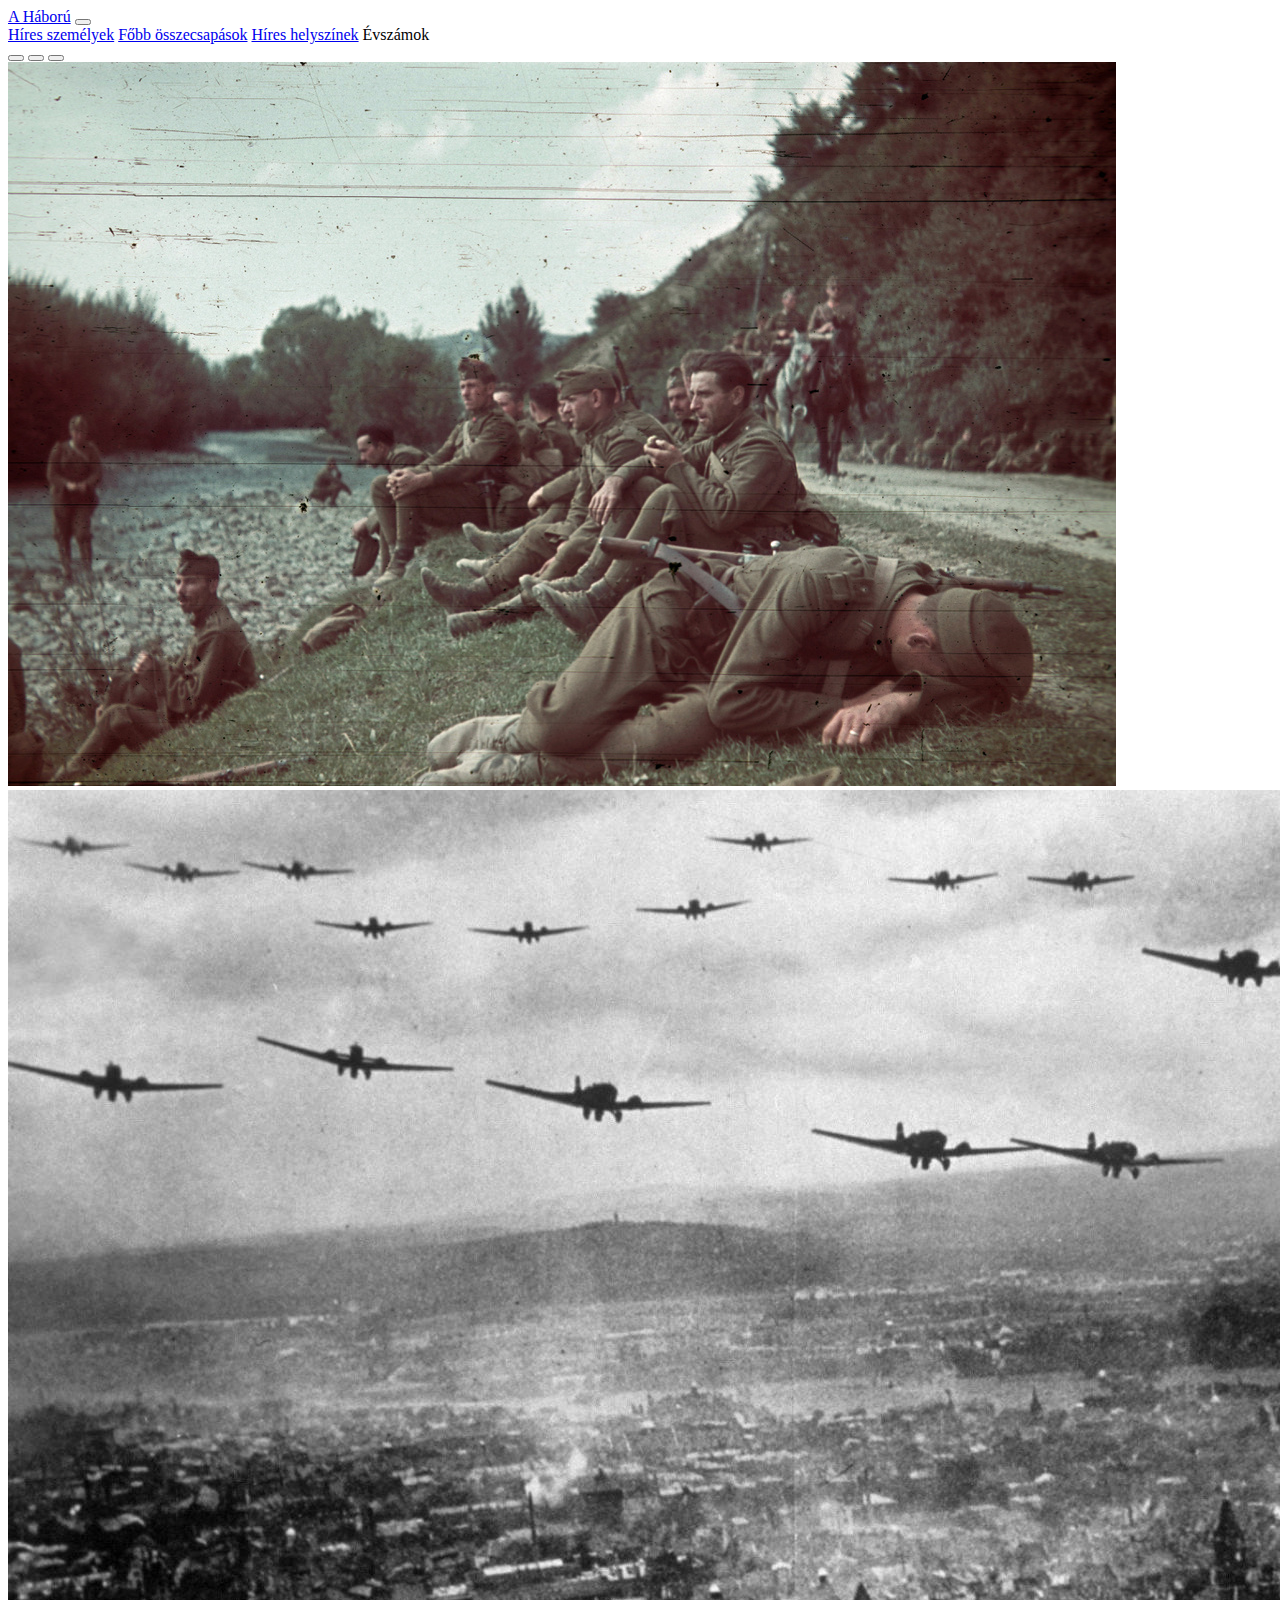
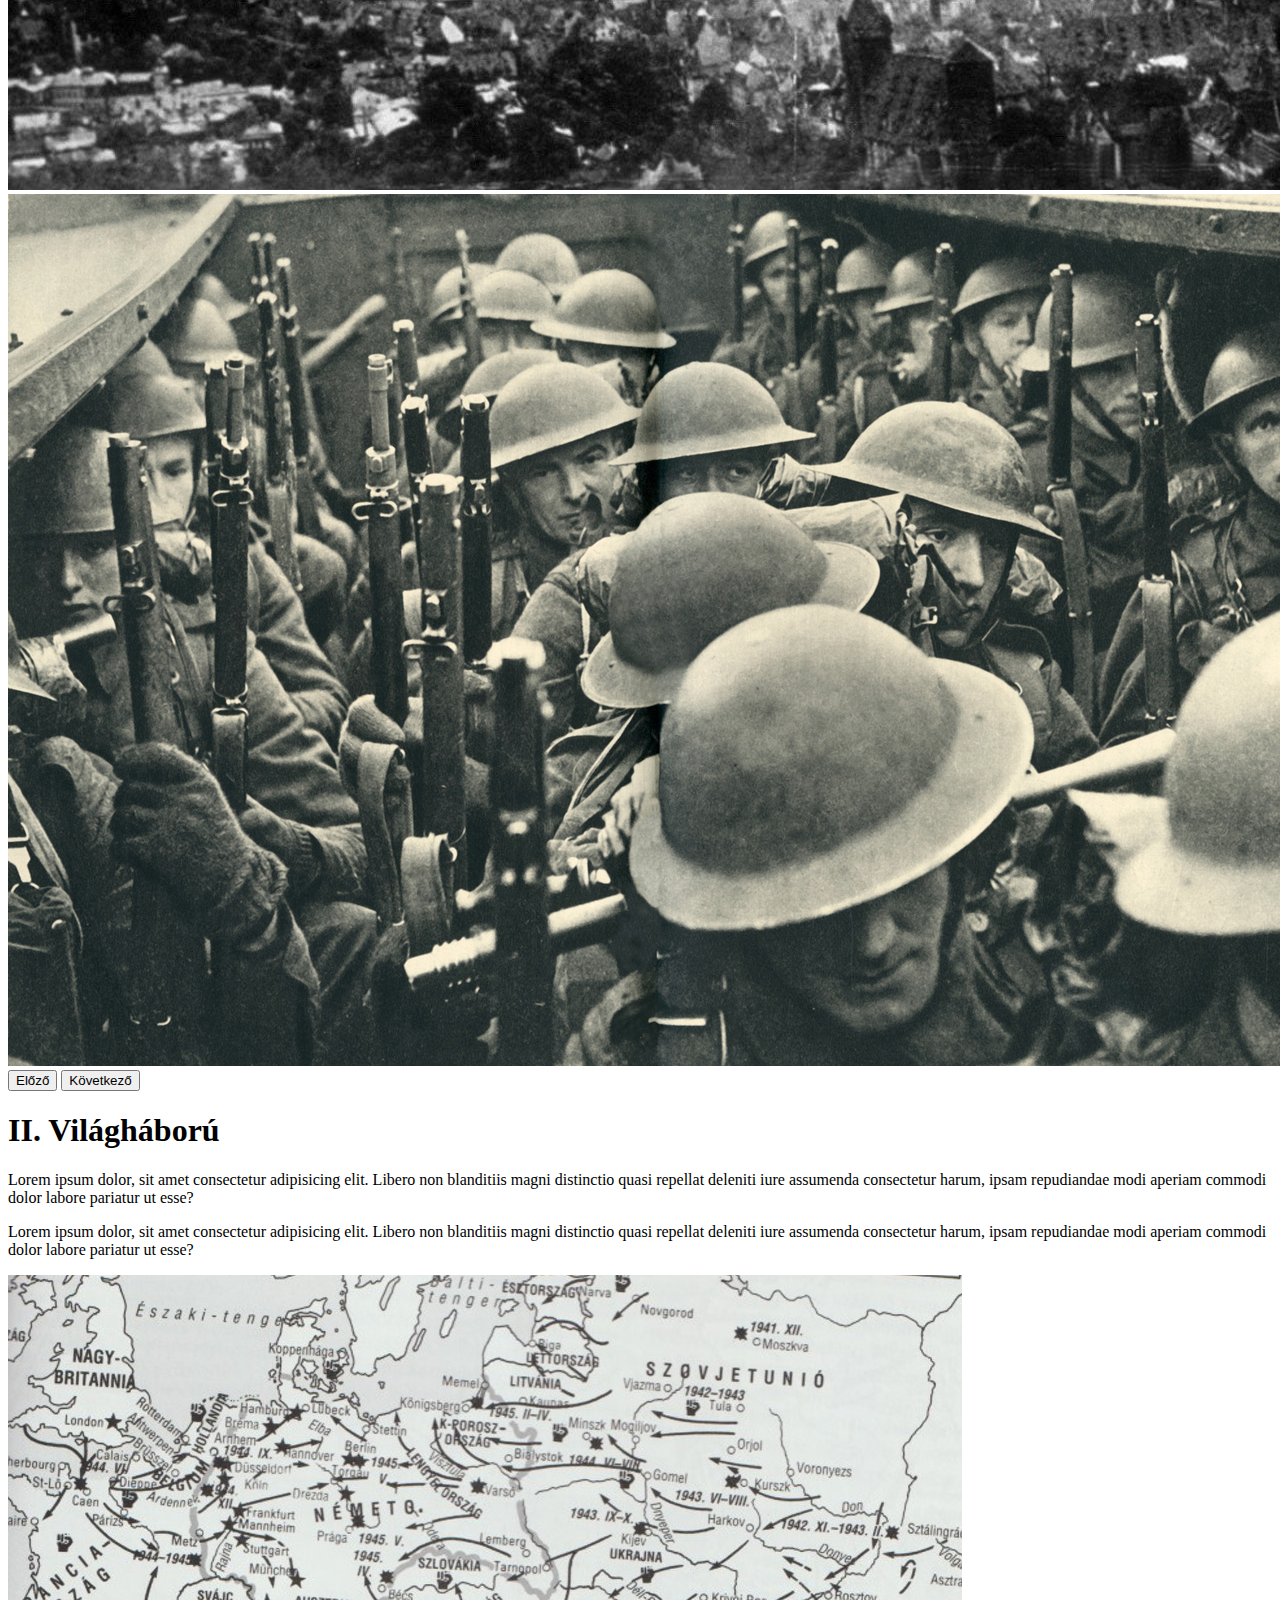
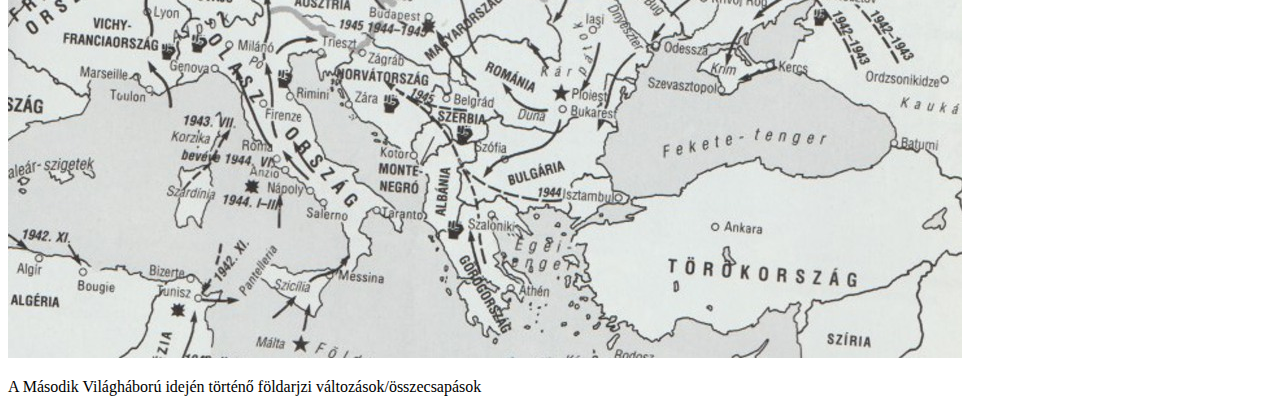
==== haboru.html @ ccb90ba4 "Add files via upload" ====
<!DOCTYPE html>
<html lang="hu">
<head>
    <meta charset="UTF-8">
    <meta http-equiv="X-UA-Compatible" content="IE=edge">
    <meta name="viewport" content="width=device-width, initial-scale=1.0">
    <title>II.Világháború</title>
    <link rel="stylesheet" href="bootstrap-5.1.3-dist/css/bootstrap.min.css">
    <link rel="stylesheet" href="bootstrap-5.1.3-dist/js/bootstrap.esm.min.js">
</head>
<body>
    
    <nav class="navbar navbar-expand-lg navbar-dark bg-dark">
        <div class="container-fluid">
          <a class="navbar-brand text-light" href="#">A Háború</a>
          <button class="navbar-toggler" type="button" data-bs-toggle="collapse" data-bs-target="#navbarNavAltMarkup" aria-controls="navbarNavAltMarkup" aria-expanded="false" aria-label="Toggle navigation">
            <span class="navbar-toggler-icon"></span>
          </button>
          <div class="collapse navbar-collapse" id="navbarNavAltMarkup">
            <div class="navbar-nav">
              <a class="nav-link active" aria-current="page" href="#">Híres személyek</a>
              <a class="nav-link" href="#">Főbb összecsapások</a>
              <a class="nav-link" href="#">Híres helyszínek</a>
              <a class="nav-link disabled">Évszámok</a>
            </div>
          </div>
        </div>
      </nav>

      <div id="carouselExampleIndicators" class="carousel slide" data-bs-ride="carousel">
        <div class="carousel-indicators">
          <button type="button" data-bs-target="#carouselExampleIndicators" data-bs-slide-to="0" class="active" aria-current="true" aria-label="Slide 1"></button>
          <button type="button" data-bs-target="#carouselExampleIndicators" data-bs-slide-to="1" aria-label="Slide 2"></button>
          <button type="button" data-bs-target="#carouselExampleIndicators" data-bs-slide-to="2" aria-label="Slide 3"></button>
        </div>
        <div class="carousel-inner">
          <div class="carousel-item active">
            <img src="kep1.jpg" class="d-block w-100" alt="...">
          </div>
          <div class="carousel-item">
            <img src="kep2.jpg" class="d-block w-100" alt="...">
          </div>
          <div class="carousel-item">
            <img src="kep3.jpg" class="d-block w-100" alt="...">
          </div>
        </div>
        <button class="carousel-control-prev" type="button" data-bs-target="#carouselExampleIndicators">
          <span class="carousel-control-prev-icon" aria-hidden="true"></span>
          <span class="visually-hidden">Előző</span>
        </button>
        <button class="carousel-control-next" type="button" data-bs-target="#carouselExampleIndicators">
          <span class="carousel-control-next-icon" aria-hidden="true"></span>
          <span class="visually-hidden">Következő</span>
        </button>
      </div>
      
   
    <div class="container">
        <h1 class="text-danger">II. Világháború</h1>
        <div class="bg-dark text-light">
            <p>Lorem ipsum dolor, sit amet consectetur adipisicing elit. Libero non blanditiis magni distinctio quasi repellat deleniti iure assumenda consectetur harum, ipsam repudiandae modi aperiam commodi dolor labore pariatur ut esse?</p>
        </div>
        <div class="bg-dark text-light">
            <p>Lorem ipsum dolor, sit amet consectetur adipisicing elit. Libero non blanditiis magni distinctio quasi repellat deleniti iure assumenda consectetur harum, ipsam repudiandae modi aperiam commodi dolor labore pariatur ut esse?</p>
        </div>
    </div>


    <div class="card" style="width: 40rem;">
      <img src="kep4.jpg" class="card-img-top" alt="...">
      <div class="card-body">
        <p class="card-text">A Második Világháború idején történő földarjzi változások/összecsapások</p>
      </div>
    </div>

</body>
</html>
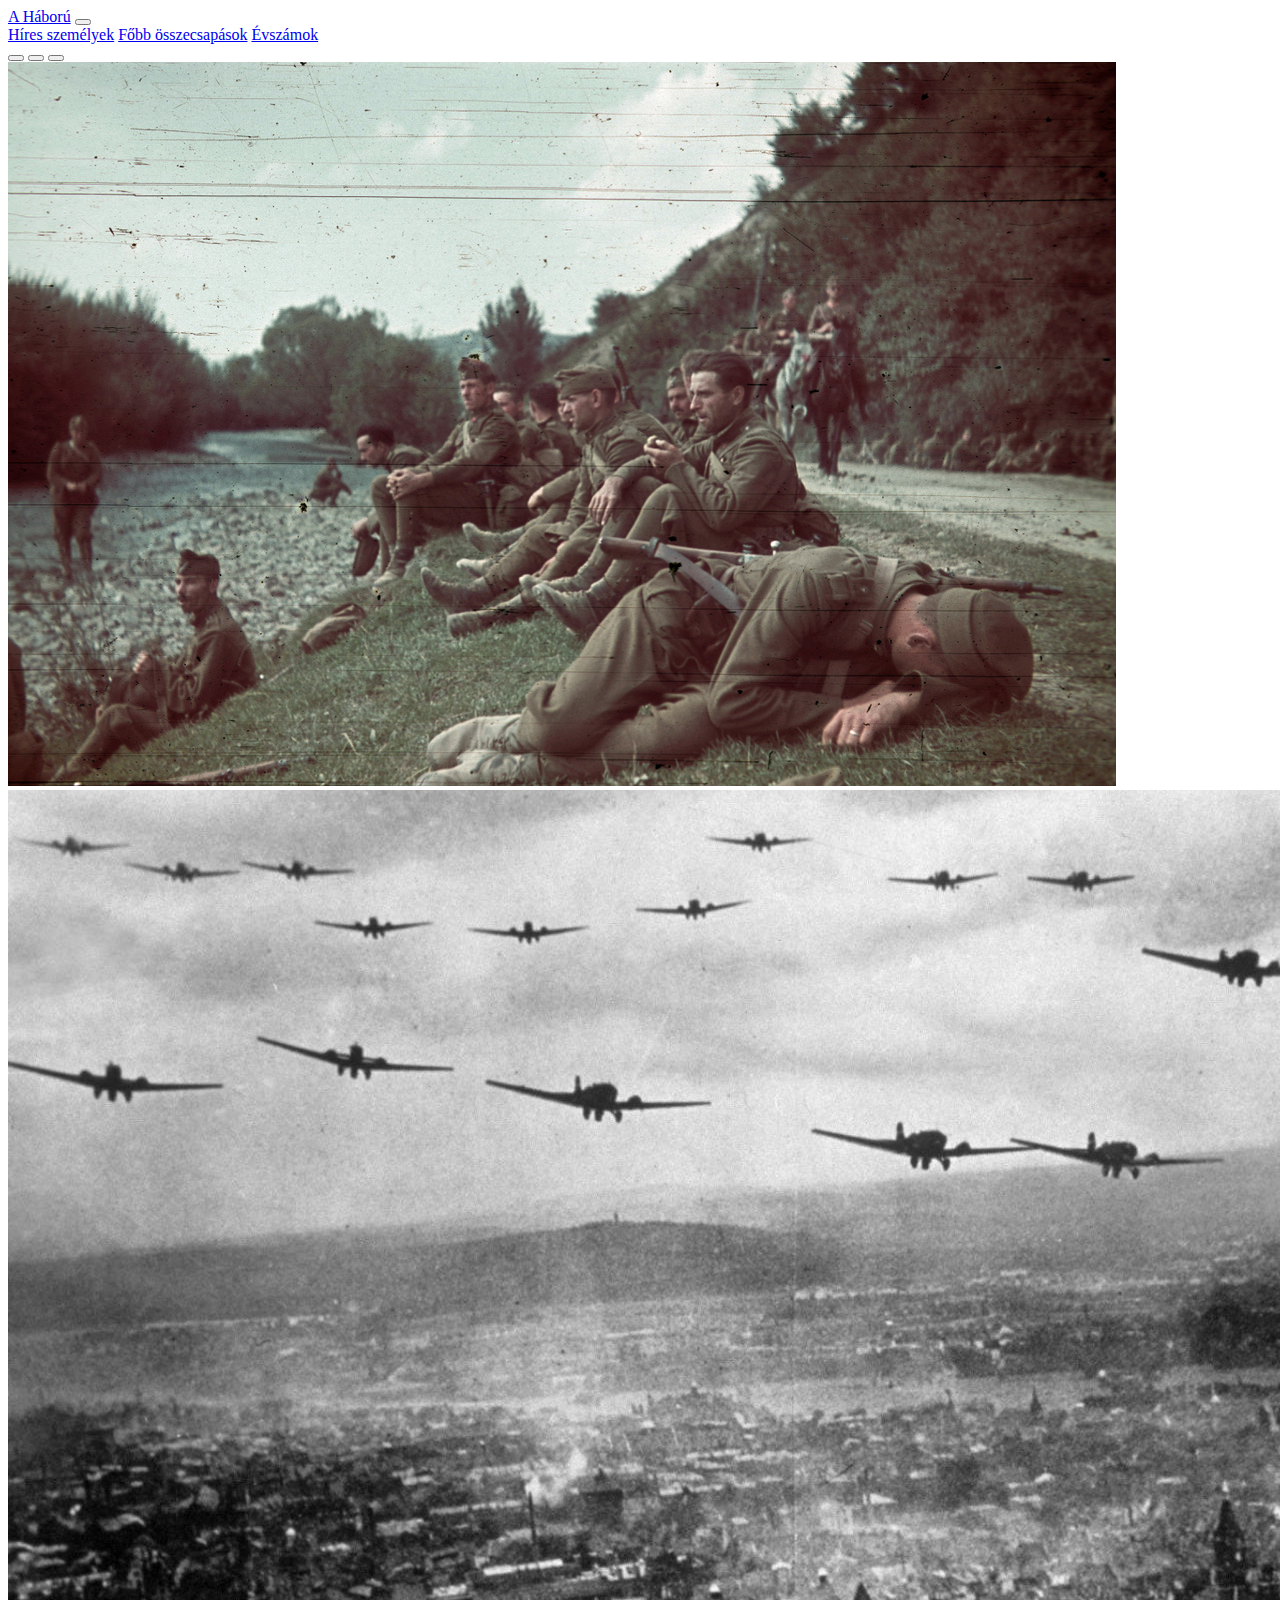
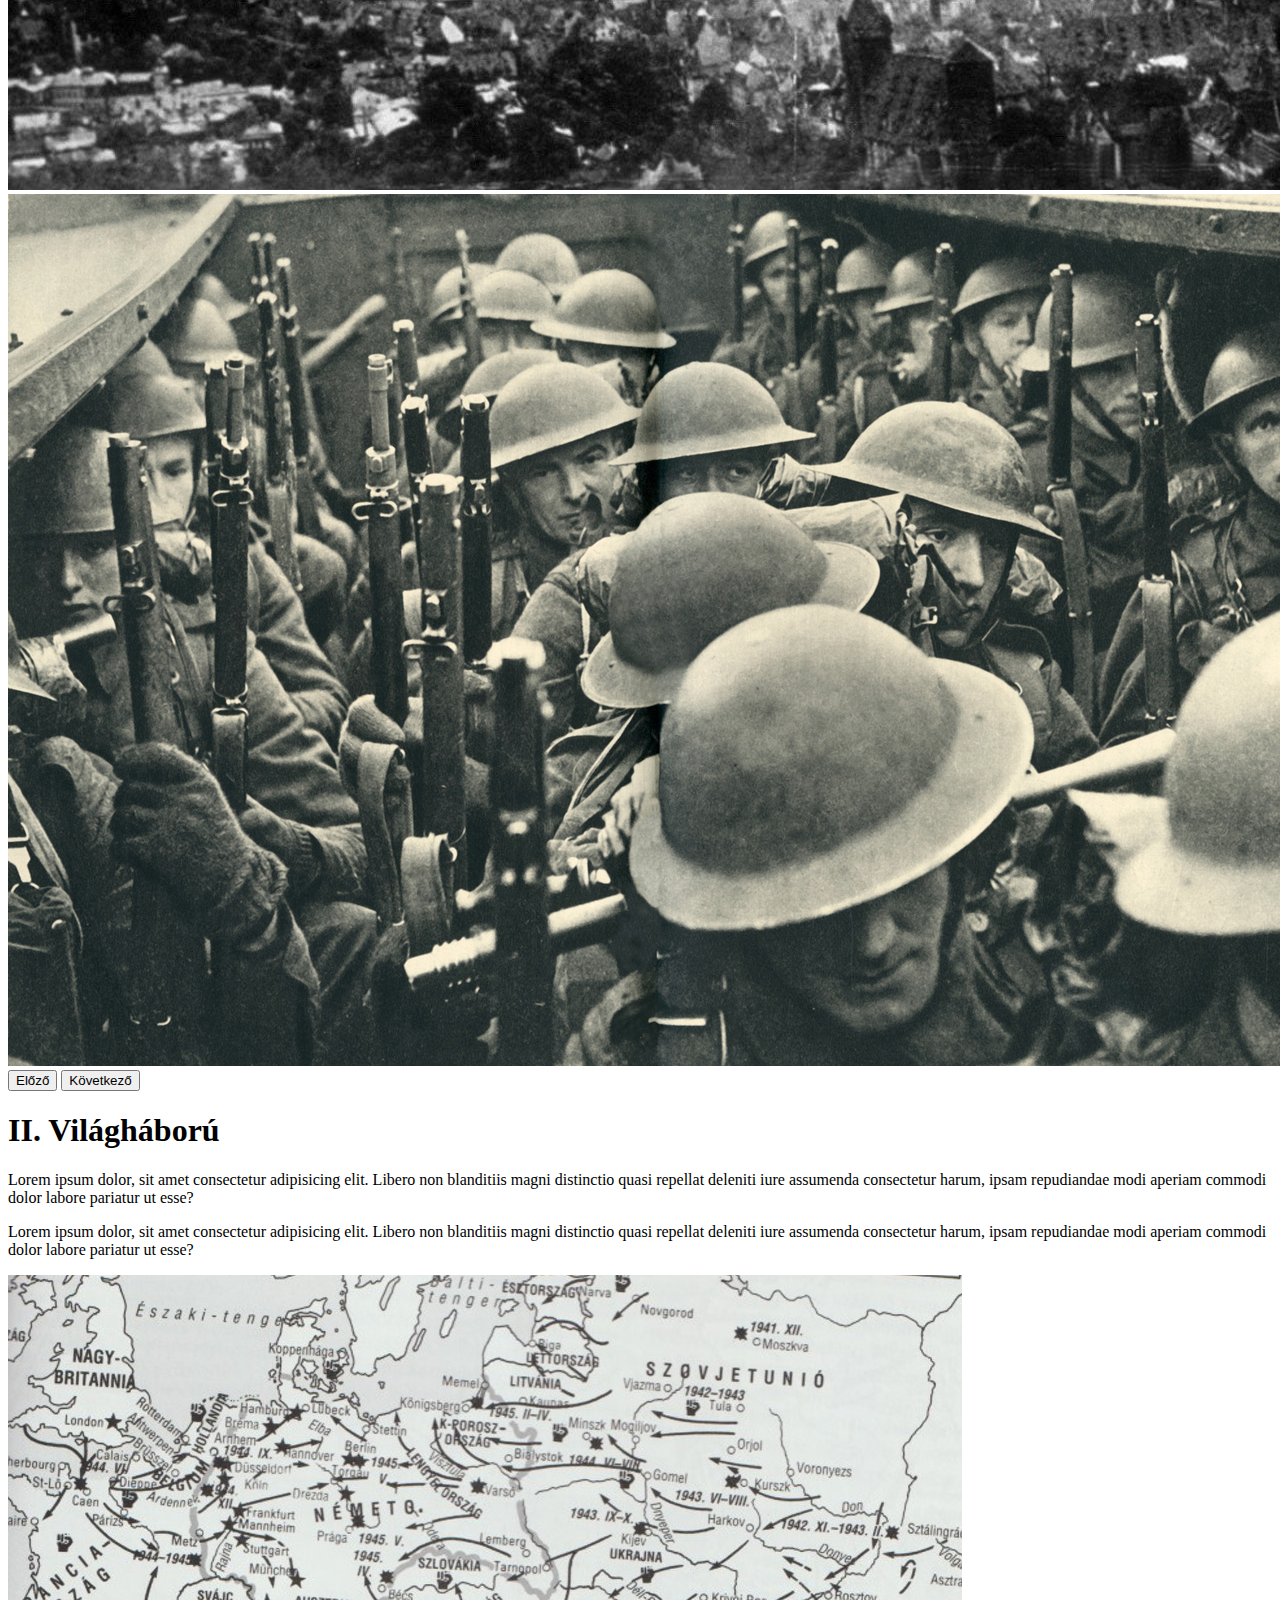
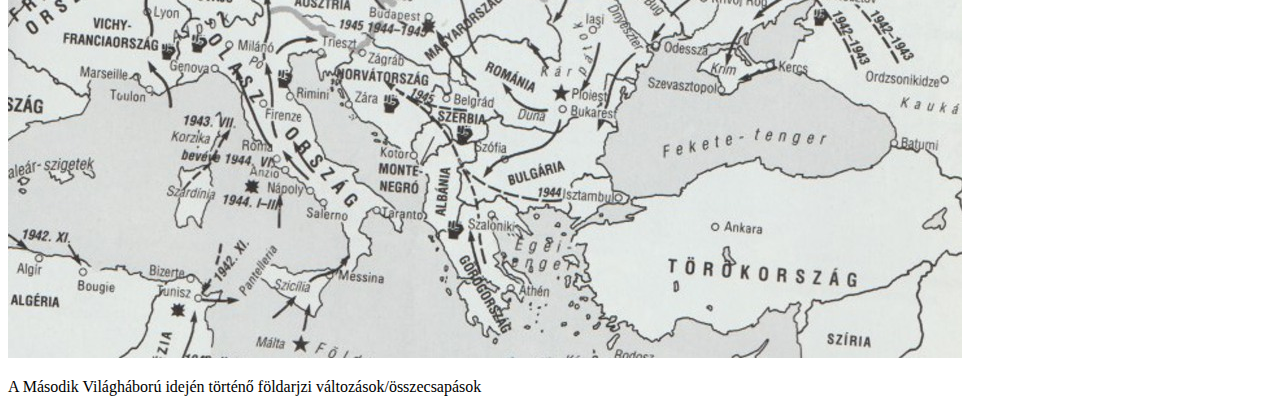
==== commit 8da74190: "Add files via upload" ====
--- a/haboru.html
+++ b/haboru.html
@@ -6,30 +6,34 @@
     <meta name="viewport" content="width=device-width, initial-scale=1.0">
     <title>II.Világháború</title>
     <link rel="stylesheet" href="bootstrap-5.1.3-dist/css/bootstrap.min.css">
-    <link rel="stylesheet" href="bootstrap-5.1.3-dist/js/bootstrap.esm.min.js">
+    
 </head>
 <body>
     
-    <nav class="navbar navbar-expand-lg navbar-dark bg-dark">
-        <div class="container-fluid">
-          <a class="navbar-brand text-light" href="#">A Háború</a>
-          <button class="navbar-toggler" type="button" data-bs-toggle="collapse" data-bs-target="#navbarNavAltMarkup" aria-controls="navbarNavAltMarkup" aria-expanded="false" aria-label="Toggle navigation">
-            <span class="navbar-toggler-icon"></span>
-          </button>
-          <div class="collapse navbar-collapse" id="navbarNavAltMarkup">
-            <div class="navbar-nav">
-              <a class="nav-link active" aria-current="page" href="#">Híres személyek</a>
-              <a class="nav-link" href="#">Főbb összecsapások</a>
-              <a class="nav-link" href="#">Híres helyszínek</a>
-              <a class="nav-link disabled">Évszámok</a>
-            </div>
-          </div>
+  <nav class="navbar navbar-expand-lg navbar-dark bg-dark">
+    <div class="container-fluid">
+      <a class="navbar-brand text-light" href="haboru.html">A Háború</a>
+      <button class="navbar-toggler" type="button" data-bs-toggle="collapse" data-bs-target="#navbarNavAltMarkup" aria-controls="navbarNavAltMarkup" aria-expanded="false" aria-label="Toggle navigation">
+        <span class="navbar-toggler-icon"></span>
+      </button>
+      <div class="collapse navbar-collapse" id="navbarNavAltMarkup">
+        <div class="navbar-nav">
+          
+          <a class="nav-link active" aria-current="page" href="hiresszem.html">Híres személyek</a>
+          <a href="hiresszem.html"></a>
+          <a class="nav-link active" aria-current="page" href="osszecsapas.html">Főbb összecsapások</a>
+          <a href="osszecsapas.html"></a>
+          <a class="nav-link active" aria-current="page" href="evszamok.html">Évszámok</a>
+          <a href="evszamok.html"></a>
         </div>
-      </nav>
+      </div>
+    </div>
+  </nav>
 
+      <script src="https://cdn.jsdelivr.net/npm/bootstrap@5.1.3/dist/js/bootstrap.bundle.min.js" integrity="sha384-ka7Sk0Gln4gmtz2MlQnikT1wXgYsOg+OMhuP+IlRH9sENBO0LRn5q+8nbTov4+1p" crossorigin="anonymous"></script>
       <div id="carouselExampleIndicators" class="carousel slide" data-bs-ride="carousel">
         <div class="carousel-indicators">
-          <button type="button" data-bs-target="#carouselExampleIndicators" data-bs-slide-to="0" class="active" aria-current="true" aria-label="Slide 1"></button>
+          <button type="button" data-bs-target="#carouselExampleIndicators" data-bs-slide-to="0" class="active" aria-label="Slide 1"></button>
           <button type="button" data-bs-target="#carouselExampleIndicators" data-bs-slide-to="1" aria-label="Slide 2"></button>
           <button type="button" data-bs-target="#carouselExampleIndicators" data-bs-slide-to="2" aria-label="Slide 3"></button>
         </div>
@@ -67,7 +71,7 @@
 
 
     <div class="card" style="width: 40rem;">
-      <img src="kep4.jpg" class="card-img-top" alt="...">
+      <img src="kep4.jpg" class="card-img-top" alt="Térkép">
       <div class="card-body">
         <p class="card-text">A Második Világháború idején történő földarjzi változások/összecsapások</p>
       </div>
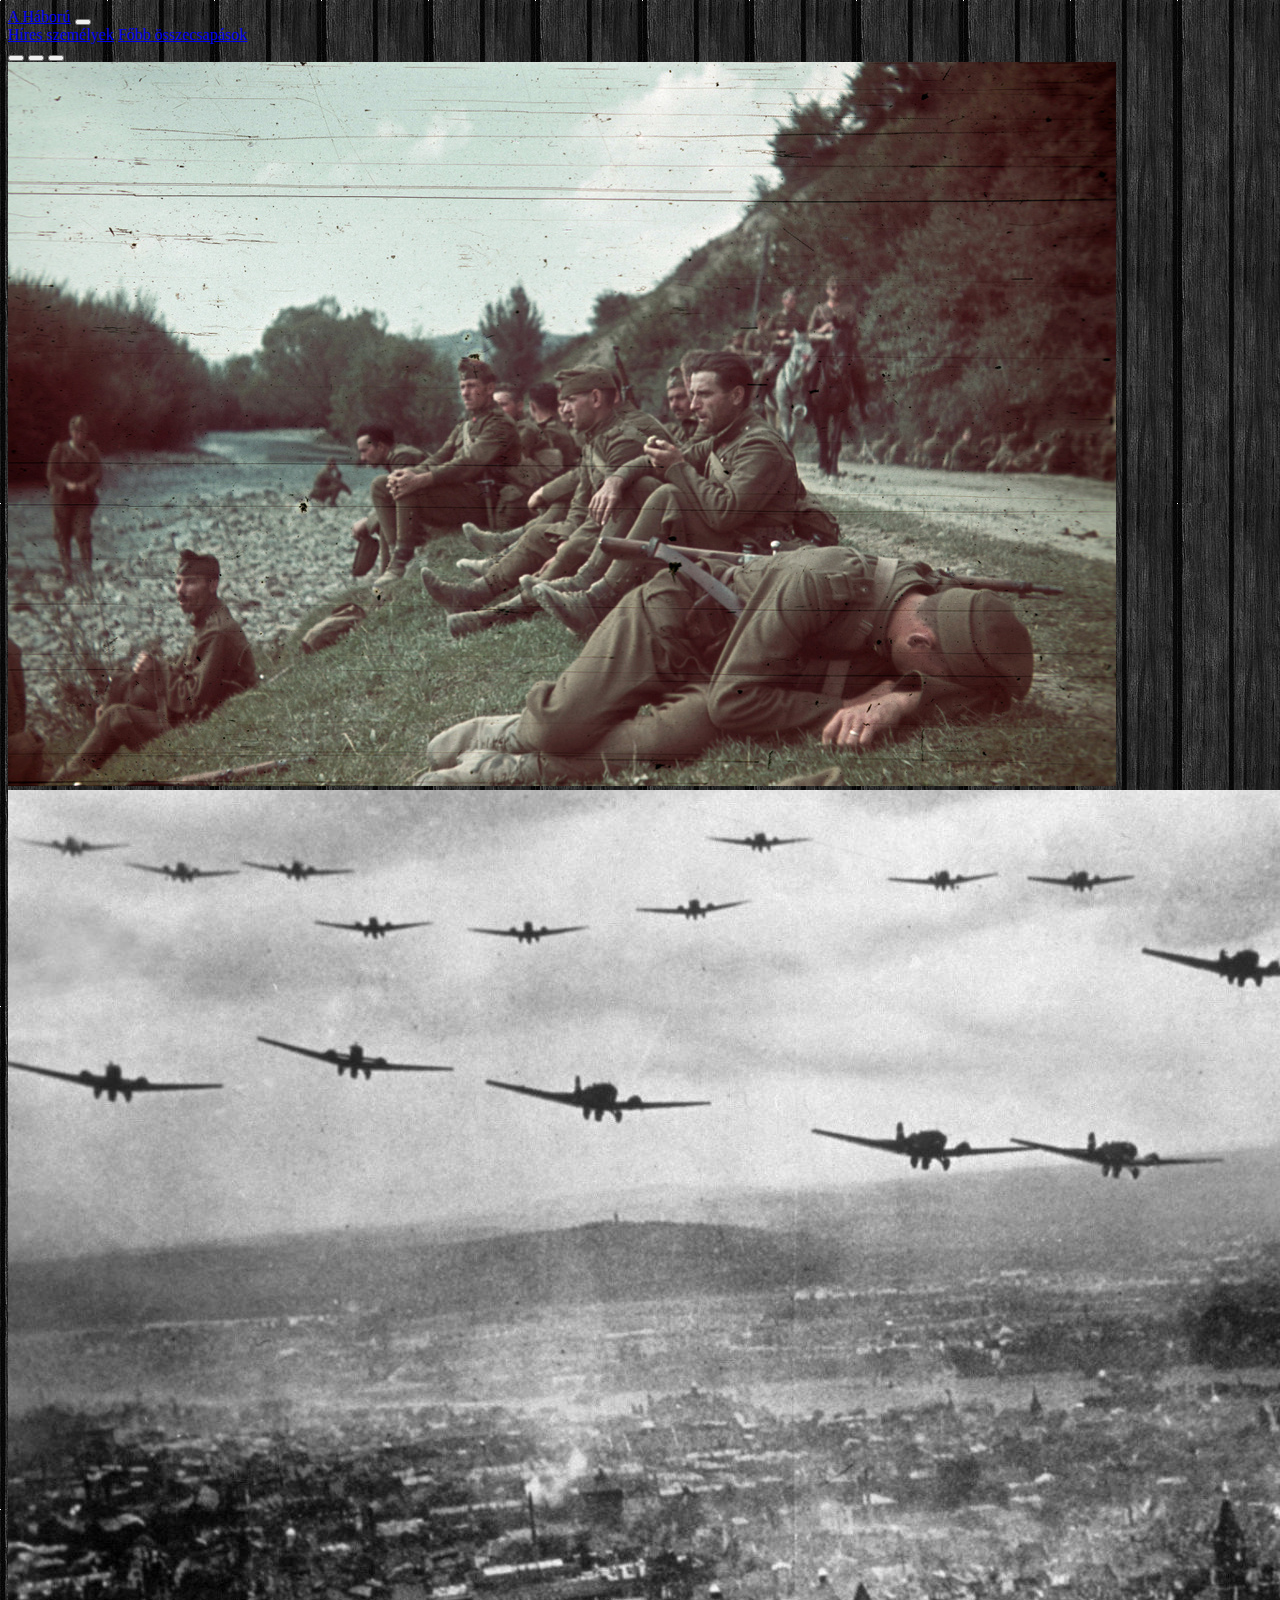
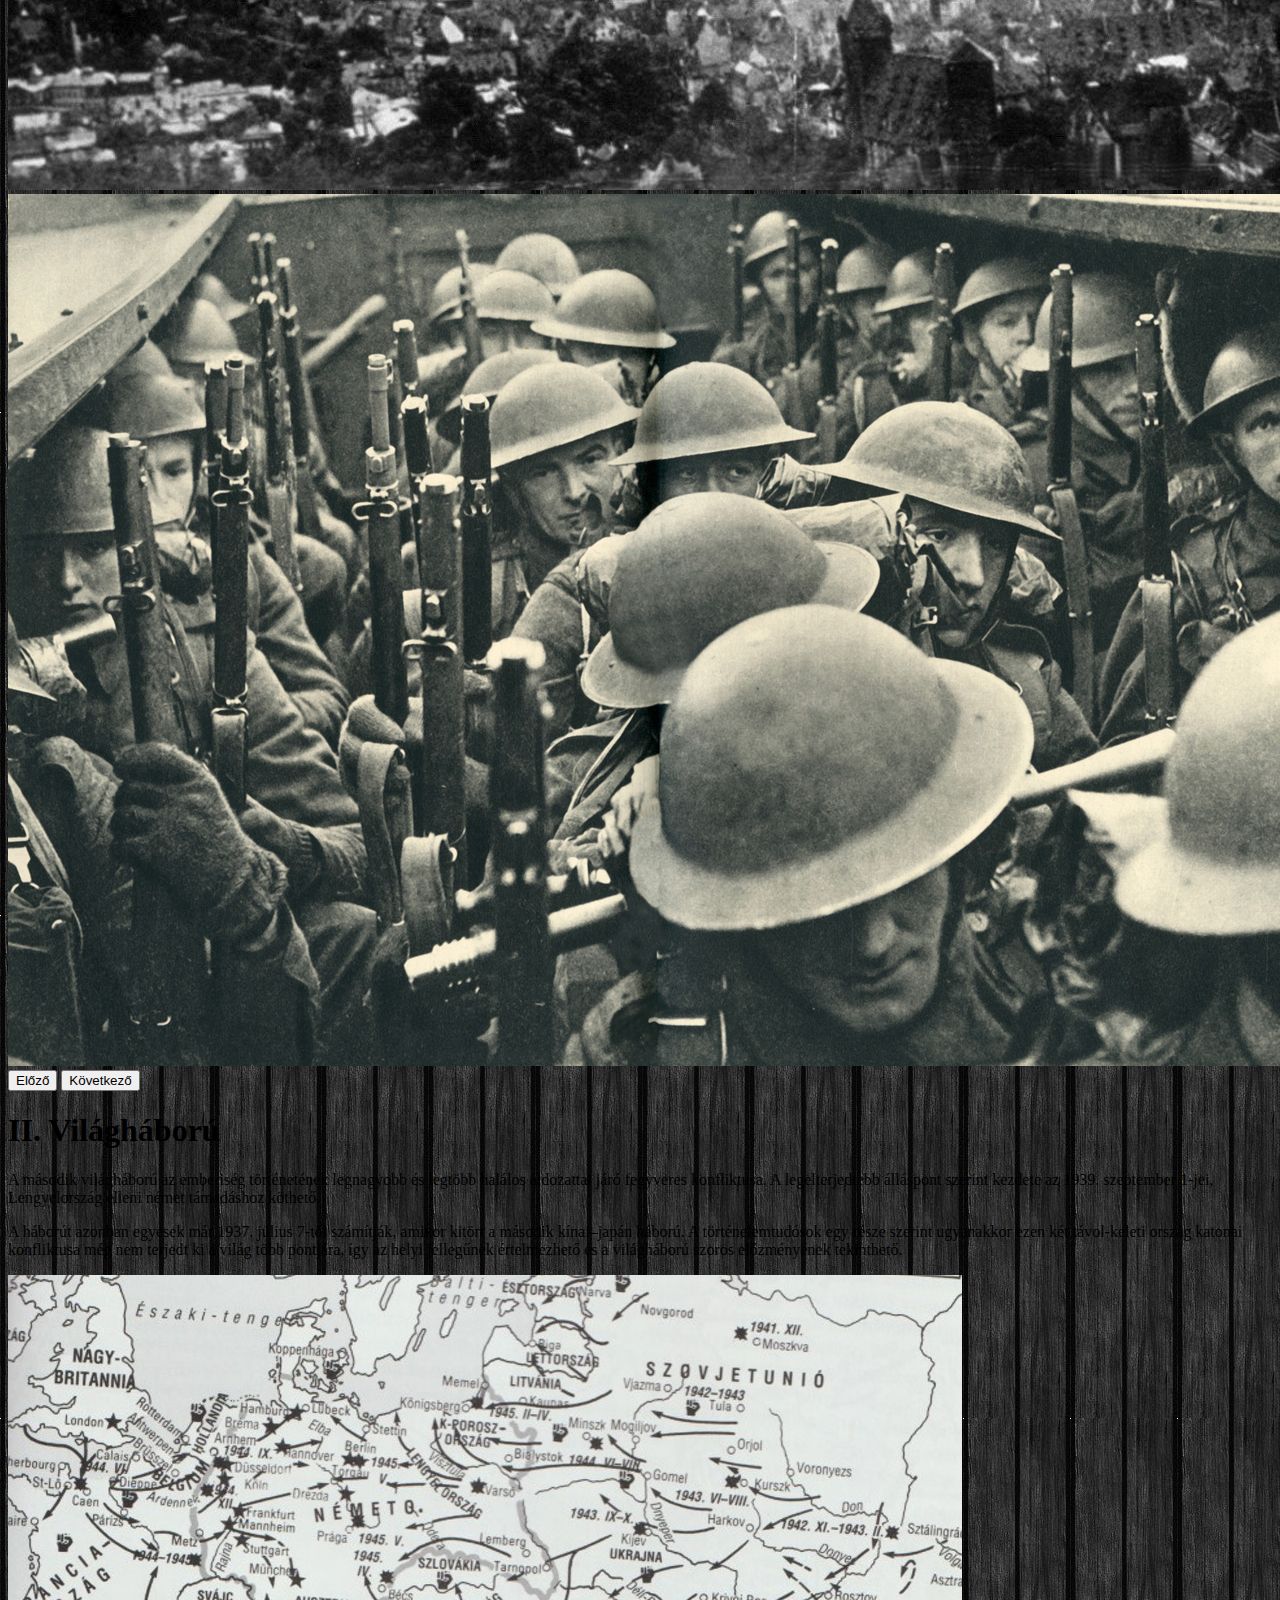
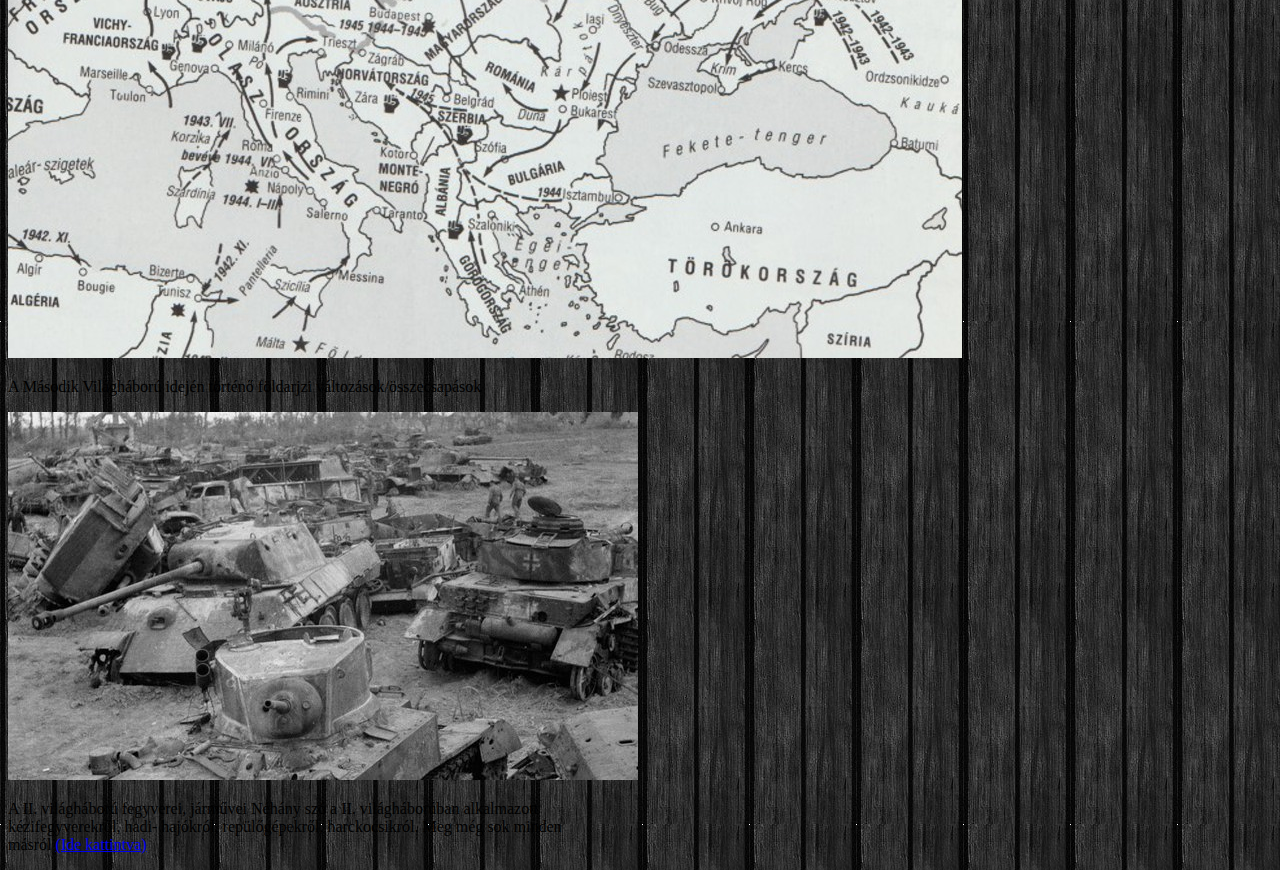
==== commit 434ef0b6: "Add files via upload" ====
--- a/haboru.html
+++ b/haboru.html
@@ -3,9 +3,10 @@
 <head>
     <meta charset="UTF-8">
     <meta http-equiv="X-UA-Compatible" content="IE=edge">
-    <meta name="viewport" content="width=device-width, initial-scale=1.0">
+    <metaa nme="viewport" content="width=device-width, initial-scale=1.0">
     <title>II.Világháború</title>
     <link rel="stylesheet" href="bootstrap-5.1.3-dist/css/bootstrap.min.css">
+    <link rel="stylesheet" href="style.css">
     
 </head>
 <body>
@@ -23,8 +24,6 @@
           <a href="hiresszem.html"></a>
           <a class="nav-link active" aria-current="page" href="osszecsapas.html">Főbb összecsapások</a>
           <a href="osszecsapas.html"></a>
-          <a class="nav-link active" aria-current="page" href="evszamok.html">Évszámok</a>
-          <a href="evszamok.html"></a>
         </div>
       </div>
     </div>
@@ -60,20 +59,36 @@
       
    
     <div class="container">
-        <h1 class="text-danger">II. Világháború</h1>
-        <div class="bg-dark text-light">
-            <p>Lorem ipsum dolor, sit amet consectetur adipisicing elit. Libero non blanditiis magni distinctio quasi repellat deleniti iure assumenda consectetur harum, ipsam repudiandae modi aperiam commodi dolor labore pariatur ut esse?</p>
+        <h1 class="text-light">II. Világháború</h1>
+        <div class="text-light">
+            <p>A második világháború az emberiség történetének legnagyobb és legtöbb halálos áldozattal járó fegyveres konfliktusa. A legelterjedtebb álláspont szerint kezdete az 1939. szeptember 1-jei, Lengyelország elleni német támadáshoz köthető.</p>
         </div>
-        <div class="bg-dark text-light">
-            <p>Lorem ipsum dolor, sit amet consectetur adipisicing elit. Libero non blanditiis magni distinctio quasi repellat deleniti iure assumenda consectetur harum, ipsam repudiandae modi aperiam commodi dolor labore pariatur ut esse?</p>
+        <div class="text-light">
+            <p>A háborút azonban egyesek már 1937. július 7-től számítják, amikor kitört a második kínai–japán háború. A történelemtudósok egy része szerint ugyanakkor ezen két távol-keleti ország katonai konfliktusa még nem terjedt ki a világ több pontjára, így az helyi jellegűnek értelmezhető és a világháború szoros előzményének tekinthető.</p>
         </div>
     </div>
 
 
-    <div class="card" style="width: 40rem;">
+   
+
+    <div class="container">
+      <div class="row row-cols-4 row-cols-sm-4 row-cols-md-4">
+        <div class="card bg-dark" style="width: 35rem;">
       <img src="kep4.jpg" class="card-img-top" alt="Térkép">
       <div class="card-body">
-        <p class="card-text">A Második Világháború idején történő földarjzi változások/összecsapások</p>
+        <p class="card-text text-light">A Második Világháború idején történő földarjzi változások/összecsapások</p>
+      </div>
+    </div>
+
+
+    <div class="card bg-dark" style="width: 35rem;">
+      <img src="tankok.jpg" class="card-img-top" alt="tankok">
+      <div class="card-body">
+        <p class="card-text text-light">A II. világháború fegyverei, járművei
+          Néhány szó a II. világháborúban alkalmazott kézifegyverekről, hadi- hajókról, repülőgépekről, harckocsikról. Meg még sok minden másról <a href="https://2vilaghaborufegyverei.blog.hu/" target="_blank">(Ide kattintva)</a></p>
+      </div>
+    </div>
+       
       </div>
     </div>
 
--- a/style.css
+++ b/style.css
@@ -0,0 +1,4 @@
+body{
+    background-image: url("hatter.jpg");
+}
+
